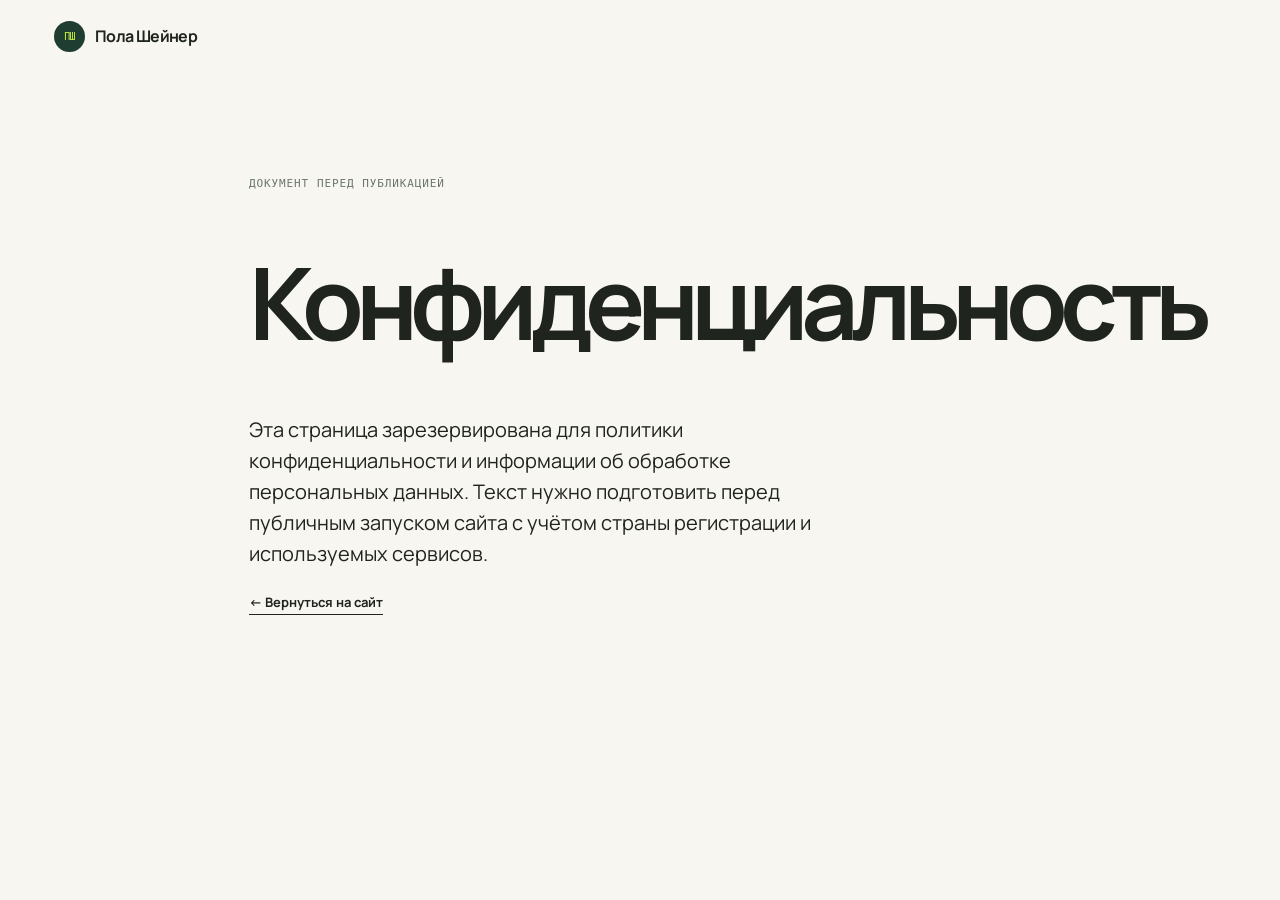
==== privacy.html @ eb9491b5 "Add files via upload" ====
<!doctype html><html lang="ru"><head><meta charset="UTF-8"><meta name="viewport" content="width=device-width,initial-scale=1"><title>Конфиденциальность — Пола Шейнер</title><link rel="stylesheet" href="styles.css"></head><body><header class="site-header"><a class="brand" href="index.html"><span class="brand-mark">ПШ</span><span>Пола Шейнер</span></a></header><main class="section-shell" style="padding-top:100px;padding-bottom:150px;max-width:850px"><p class="section-label">Документ перед публикацией</p><h1 style="font-size:clamp(50px,8vw,100px);line-height:.9;letter-spacing:-.08em">Конфиденциальность</h1><p style="font-size:20px;max-width:600px">Эта страница зарезервирована для политики конфиденциальности и информации об обработке персональных данных. Текст нужно подготовить перед публичным запуском сайта с учётом страны регистрации и используемых сервисов.</p><a class="text-link" href="index.html">← Вернуться на сайт</a></main></body></html>
---- styles.css ----
@import url('https://fonts.googleapis.com/css2?family=DM+Mono:wght@400;500&family=Manrope:wght@400;500;600;700;800&display=swap');

:root{--ink:#20241f;--green:#203d31;--pink:#eab6b5;--pink-light:#f6e7e5;--acid:#c9ef3b;--gray:#e5e5df;--paper:#f7f6f1;--line:rgba(32,36,31,.2);--serif:Georgia,'Times New Roman',serif;--sans:Manrope,Arial,sans-serif;--mono:'DM Mono',monospace}
*{box-sizing:border-box}html{scroll-behavior:smooth}body{margin:0;background:var(--paper);color:var(--ink);font-family:var(--sans);font-size:16px;line-height:1.55}a{color:inherit;text-decoration:none}img{display:block;max-width:100%}.section-shell{max-width:1240px;margin:0 auto;padding-left:34px;padding-right:34px}.site-header{max-width:1240px;margin:auto;padding:21px 34px;display:flex;align-items:center;justify-content:space-between;position:relative;z-index:5}.brand{display:inline-flex;align-items:center;gap:10px;font-weight:700;letter-spacing:-.04em}.brand-mark{background:var(--green);color:var(--acid);display:grid;place-items:center;width:31px;height:31px;border-radius:50%;font:500 10px var(--mono);letter-spacing:-.08em}.main-nav{display:flex;align-items:center;gap:26px;font-size:13px}.main-nav a:not(.nav-cta),.footer-links a{transition:opacity .2s}.main-nav a:not(.nav-cta):hover,.footer-links a:hover{opacity:.55}.nav-cta{background:var(--green);color:#fff;padding:10px 17px;border-radius:99px}.menu-toggle{display:none;background:transparent;border:0;font:500 12px var(--mono);text-transform:uppercase}.hero{display:grid;grid-template-columns:1.05fr .95fr;min-height:620px;align-items:center;gap:50px;padding-top:70px;padding-bottom:80px}.eyebrow,.section-label{font:500 11px var(--mono);letter-spacing:.08em;text-transform:uppercase}.eyebrow{color:#657261;margin:0 0 24px}.hero h1{font-size:clamp(65px,9vw,132px);line-height:.88;letter-spacing:-.095em;margin:0 0 36px;font-weight:700}.hero h1 em,.approach-section h2 em,.format-card h3 em,.faq-section h2 em,.closing-section h2 em{font-family:var(--serif);font-weight:400;letter-spacing:-.08em}.hero-lead{max-width:500px;font-size:18px;line-height:1.5;margin:0 0 32px}.hero-actions{display:flex;align-items:center;gap:25px}.button{display:inline-flex;align-items:center;justify-content:space-between;gap:24px;border-radius:99px;padding:14px 18px;font-size:13px;font-weight:700;transition:transform .2s,background .2s}.button:hover{transform:translateY(-2px)}.button-dark{background:var(--green);color:#fff}.button-pink{background:var(--pink);color:var(--ink)}.button-outline{border:1px solid currentColor}.text-link{border-bottom:1px solid var(--ink);font-size:13px;font-weight:700;padding-bottom:3px}.text-link span{margin-left:12px;font-size:16px}.hero-portrait-wrap{position:relative;justify-self:end;width:min(100%,500px)}.hero-portrait{width:100%;aspect-ratio:.84;object-fit:cover;object-position:center top;filter:saturate(.88)}.portrait-note{position:absolute;left:-45px;top:35px;z-index:1;background:var(--acid);padding:10px 13px;font:500 10px/1.3 var(--mono);text-transform:uppercase;transform:rotate(-7deg)}.hero-sticker{position:absolute;right:-25px;bottom:30px;background:var(--pink);width:108px;height:108px;border-radius:50%;display:grid;place-content:center;text-align:center;font:700 16px/1 var(--sans);transform:rotate(11deg)}.hero-sticker span{font-size:24px;margin-top:4px}.marquee{background:var(--green);color:var(--acid);overflow:hidden;padding:14px 0;white-space:nowrap;font:500 12px var(--mono);letter-spacing:.08em}.marquee div{word-spacing:18px;animation:slide 28s linear infinite}.marquee span{color:var(--pink);font-size:17px;vertical-align:-2px}@keyframes slide{from{transform:translateX(0)}to{transform:translateX(-20%)}}.intro-grid{display:grid;grid-template-columns:25% 1fr;gap:10%;padding-top:145px;padding-bottom:145px}.section-label{margin:3px 0;color:#6c766b}.intro-grid h2,.about-content h2{font-size:clamp(45px,6vw,82px);line-height:.94;letter-spacing:-.08em;margin:0 0 42px}.intro-grid h2 span,.about-content h2 span{font-family:var(--serif);font-weight:400}.two-columns{display:grid;grid-template-columns:1fr 1fr;gap:35px;max-width:680px;margin-bottom:36px}.two-columns p{margin:0;font-size:16px}.work-section{padding-bottom:145px}.section-heading{display:flex;justify-content:space-between;align-items:start;margin-bottom:48px}.section-aside{font-size:14px;line-height:1.5;text-align:right;margin:0;color:#637064}.work-grid{display:grid;grid-template-columns:repeat(3,1fr);gap:13px}.work-card{min-height:330px;padding:25px;display:flex;flex-direction:column;justify-content:space-between}.work-card-pink{background:var(--pink)}.work-card-green{background:var(--green);color:#fff}.work-card-gray{background:var(--gray)}.card-number,.format-top{font:500 11px var(--mono)}.work-card h3{font-size:34px;letter-spacing:-.07em;line-height:.96;margin:20px 0 10px}.work-card p{font-size:13px;line-height:1.45;max-width:300px;margin:0}.approach-section{background:var(--acid);max-width:none;padding-top:105px;padding-bottom:105px;display:grid;grid-template-columns:25% 1fr;gap:10%}.approach-section>div{max-width:850px}.approach-symbol{font-size:85px;line-height:1}.approach-section h2{font-size:clamp(52px,7vw,96px);line-height:.88;letter-spacing:-.09em;margin:38px 0}.large-copy{font-size:20px;max-width:680px;line-height:1.45}.principles{display:flex;gap:9px;flex-wrap:wrap;margin-top:35px}.principles span{border:1px solid var(--ink);border-radius:99px;padding:8px 14px;font:500 11px var(--mono)}.formats-section{background:var(--green);color:#fff;padding:110px 0 130px}.light-heading .section-label,.light-heading .section-aside{color:#c8d2c4}.formats-grid{display:grid;grid-template-columns:1fr 1fr;gap:13px}.format-card{padding:28px;min-height:445px;display:flex;flex-direction:column}.format-main{background:var(--pink);color:var(--ink)}.format-secondary{background:#355546}.format-top{display:flex;justify-content:space-between;text-transform:uppercase}.format-card h3{font-size:61px;line-height:.88;letter-spacing:-.09em;margin:70px 0 20px}.format-card p{max-width:470px;margin:0;font-size:15px}.format-bottom{display:flex;align-items:center;justify-content:space-between;margin-top:auto;padding-top:32px}.format-bottom strong{font-size:24px;letter-spacing:-.06em}.format-bottom small{display:block;font:500 10px var(--mono);letter-spacing:0;margin-top:3px}.about-section{display:grid;grid-template-columns:38% 1fr;gap:9%;padding-top:145px;padding-bottom:145px}.about-photo{position:relative;max-width:400px}.about-photo img{width:100%;aspect-ratio:.8;object-fit:cover;object-position:center top;filter:saturate(.85)}.about-photo span{position:absolute;bottom:15px;right:-20px;background:var(--acid);padding:13px 16px;font:500 11px/1.2 var(--mono);text-transform:uppercase}.about-content h2{margin-top:35px;font-size:clamp(42px,5vw,70px);margin-bottom:27px}.about-content>p:not(.section-label){max-width:620px;font-size:17px}.credentials{margin-top:42px;border-top:1px solid var(--line)}.credentials div{display:grid;grid-template-columns:1fr 1fr;gap:20px;padding:17px 0;border-bottom:1px solid var(--line);font-size:13px}.credentials span{color:#687367}.document-links{display:flex;flex-wrap:wrap;gap:20px;margin-top:30px}.document-links a{font:500 11px var(--mono);border-bottom:1px solid var(--ink);padding-bottom:4px}.faq-section{background:var(--pink-light);padding:110px 0}.faq-inner{display:grid;grid-template-columns:35% 1fr;gap:12%}.faq-section h2{font-size:clamp(50px,6vw,80px);line-height:.9;letter-spacing:-.09em;margin:40px 0}.faq-list details{border-top:1px solid var(--line);padding:20px 0}.faq-list details:last-child{border-bottom:1px solid var(--line)}summary{cursor:pointer;list-style:none;font-size:18px;font-weight:600;display:flex;justify-content:space-between;gap:20px}summary::-webkit-details-marker{display:none}summary:after{content:'+';font:400 24px var(--sans)}details[open] summary:after{content:'−'}details p{max-width:550px;margin:16px 0 0;font-size:14px}.closing-section{text-align:center;padding-top:150px;padding-bottom:160px}.closing-section h2{font-size:clamp(60px,9vw,120px);line-height:.85;letter-spacing:-.1em;margin:30px 0 42px}.site-footer{background:var(--green);color:#fff;padding:35px max(34px,calc((100vw - 1172px)/2));display:grid;grid-template-columns:1fr 1fr auto;gap:30px;align-items:end;font-size:12px}.site-footer .brand-mark{background:var(--acid);color:var(--green)}.site-footer p{margin:12px 0 0;color:#bac8ba;font:11px var(--mono)}.footer-links{display:flex;gap:20px;flex-wrap:wrap}.copyright{text-align:right!important}
@media(max-width:800px){.section-shell{padding-left:20px;padding-right:20px}.site-header{padding:17px 20px}.menu-toggle{display:block}.main-nav{display:none;position:absolute;top:65px;left:20px;right:20px;padding:18px;background:var(--green);color:#fff;flex-direction:column;align-items:stretch;gap:15px}.main-nav.is-open{display:flex}.nav-cta{text-align:center}.hero{grid-template-columns:1fr;padding-top:55px;padding-bottom:70px;gap:55px}.hero h1{font-size:clamp(66px,19vw,110px)}.hero-lead{font-size:16px}.hero-actions{align-items:flex-start;flex-direction:column;gap:20px}.hero-portrait-wrap{justify-self:center;width:calc(100% - 26px)}.portrait-note{left:-12px;top:20px}.hero-sticker{right:-12px}.intro-grid,.approach-section,.about-section,.faq-inner{display:block;padding-top:90px;padding-bottom:90px}.intro-grid .section-label,.approach-section .section-label,.about-content .section-label{margin-bottom:40px}.intro-grid h2,.about-content h2{font-size:52px}.two-columns{display:block}.two-columns p+p{margin-top:18px}.work-section{padding-bottom:90px}.section-heading{display:block;margin-bottom:30px}.section-aside{text-align:left;margin-top:17px}.work-grid,.formats-grid{grid-template-columns:1fr}.work-card{min-height:270px}.approach-symbol{margin-bottom:25px}.approach-section h2{font-size:61px}.large-copy{font-size:17px}.formats-section{padding:80px 0 90px}.format-card{min-height:390px}.format-card h3{font-size:54px;margin-top:60px}.about-photo{margin:0 auto 55px;max-width:360px}.credentials div{display:block}.credentials span{display:block;margin-top:7px}.faq-section{padding:80px 0}.faq-section h2{font-size:60px;margin:25px 0 50px}.site-footer{display:block;padding:30px 20px}.footer-links{margin-top:28px;gap:15px}.copyright{text-align:left!important;margin-top:30px!important}}
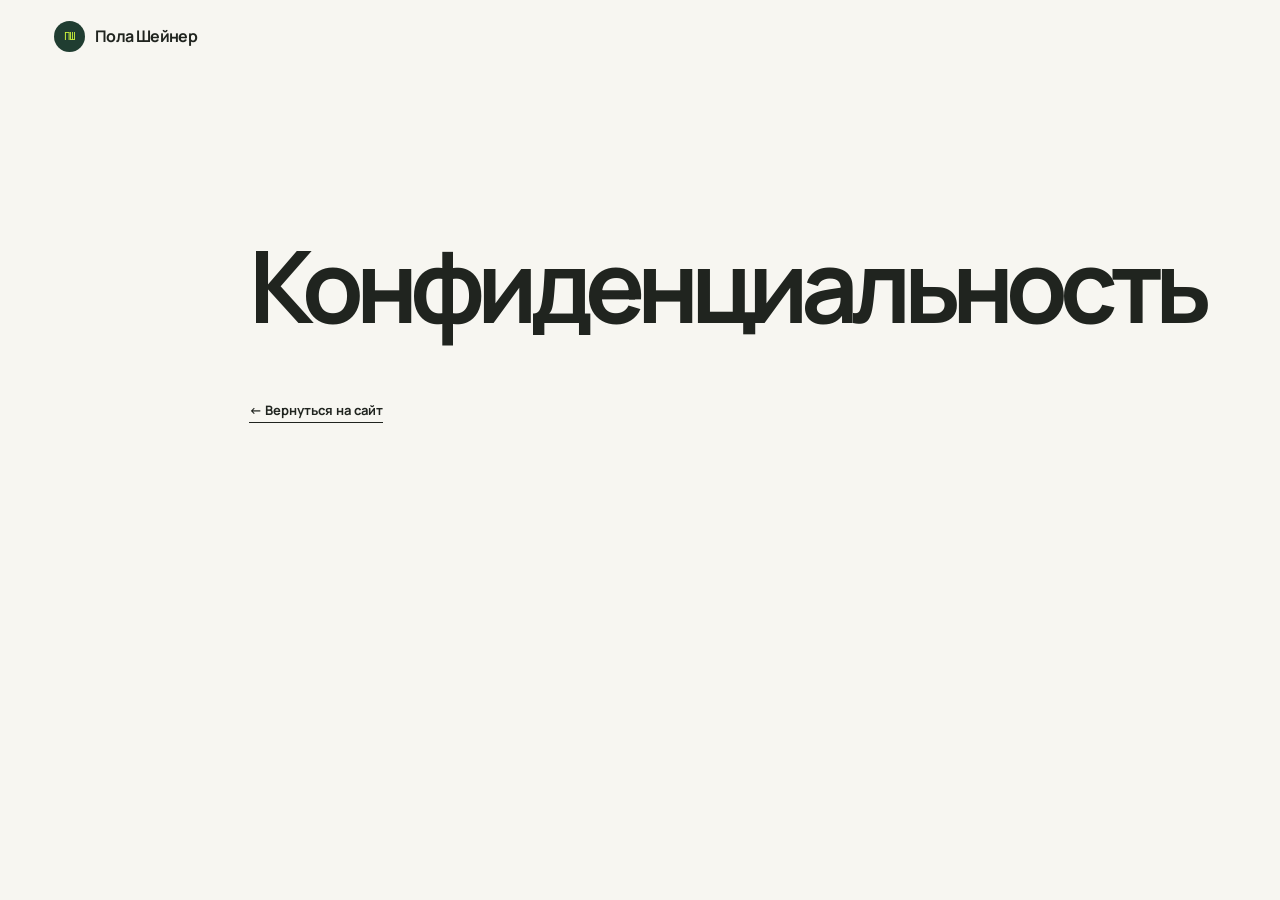
==== commit 6e1d2fd9: "Add files via upload" ====
--- a/privacy.html
+++ b/privacy.html
@@ -1 +1 @@
-<!doctype html><html lang="ru"><head><meta charset="UTF-8"><meta name="viewport" content="width=device-width,initial-scale=1"><title>Конфиденциальность — Пола Шейнер</title><link rel="stylesheet" href="styles.css"></head><body><header class="site-header"><a class="brand" href="index.html"><span class="brand-mark">ПШ</span><span>Пола Шейнер</span></a></header><main class="section-shell" style="padding-top:100px;padding-bottom:150px;max-width:850px"><p class="section-label">Документ перед публикацией</p><h1 style="font-size:clamp(50px,8vw,100px);line-height:.9;letter-spacing:-.08em">Конфиденциальность</h1><p style="font-size:20px;max-width:600px">Эта страница зарезервирована для политики конфиденциальности и информации об обработке персональных данных. Текст нужно подготовить перед публичным запуском сайта с учётом страны регистрации и используемых сервисов.</p><a class="text-link" href="index.html">← Вернуться на сайт</a></main></body></html>
+<!doctype html><html lang="ru"><head><meta charset="UTF-8"><meta name="viewport" content="width=device-width,initial-scale=1"><title>Конфиденциальность — Пола Шейнер</title><link rel="stylesheet" href="styles.css"></head><body><header class="site-header"><a class="brand" href="index.html"><span class="brand-mark">ПШ</span><span>Пола Шейнер</span></a></header><main class="section-shell" style="padding-top:100px;padding-bottom:150px;max-width:850px"><h1 style="font-size:clamp(50px,8vw,100px);line-height:.9;letter-spacing:-.08em">Конфиденциальность</h1><a class="text-link" href="index.html">← Вернуться на сайт</a></main></body></html>
